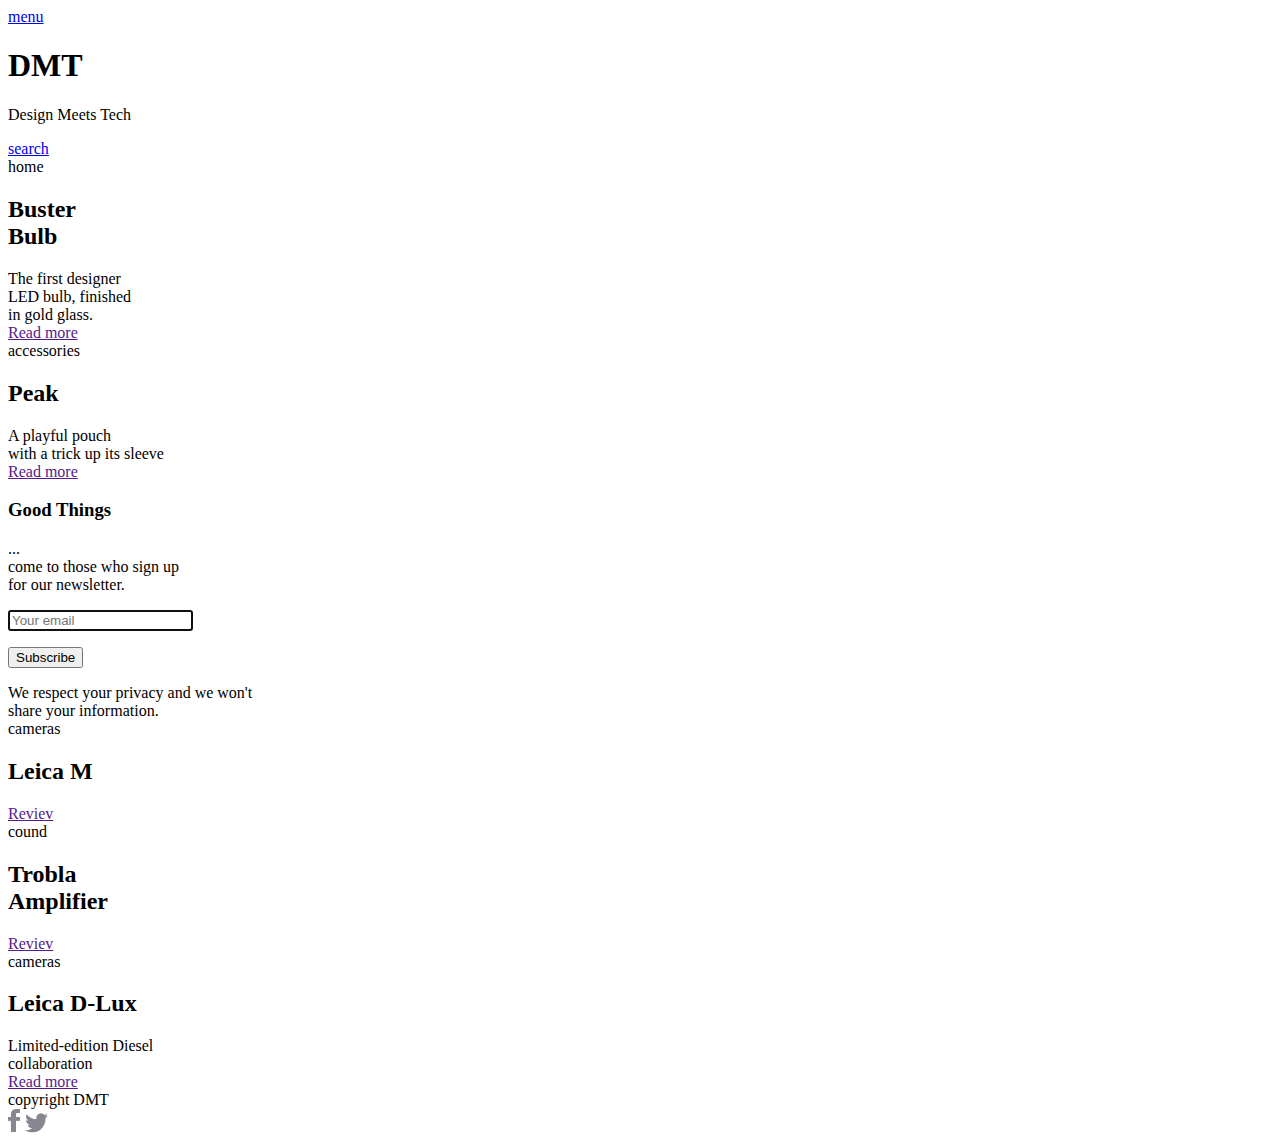
==== dz12/index.html @ 481c48fc "dz12" ====
<!DOCTYPE html>
<html lang="en">
<head>
    <meta charset="UTF-8">
    <meta name="viewport" content="width=<device-width>, initial-scale=1.0">
    <meta http-equiv="X-UA-Compatible" content="ie=edge">
    <title>Document</title>
</head>
<body>
    <header id="header">
            <div class="wrapper">                 
                <div class="header-menu">
                   <a href="#"> menu </a>
                 </div>  
                 <div class="text-logo">
                    <h1>DMT</h1><p>Design Meets Tech</p>
                 </div>  
                 <div class="header-search">
                     <a href="#">search</a>                     
                 </div>     
            </div>
    </header>
    <main id="main">
        <div class="wrapper">
            <section class="main-slider">
                <article class="main-slider-item1">
                    <div class="main-slider-left-text">home</div>
                        <h2 class="main-slider-heading">Buster<br>Bulb </h2>
                            <div class="slider-desc">
                            The first designer<br>
                            LED bulb, finished<br>
                            in gold glass.
                            </div>                            
                               <a href="" class="main-slider-button">Read more</a> 
                </article>
                <article class="main-slider-item2">
                        <div class="main-slider-left-text">accessories</div>
                            <h2 class="main-slider-heading">Peak</h2>
                                <div class="main-slider-desc">
                                A playful pouch<br>with a trick up
                                its sleeve
                                </div>
                                    <a href="" class="main-slider-button">Read more</a>                               
                </article>
                <article class="main-slider-item3">
                    <h3 class="heading-form">Good Things</h3>
                    <div class="form-desc">
                            ...<br>
                            come to those who sign up<br>
                            for our newsletter.
                    </div>
                    <form action="file.php" method="post" name="form" id="form">
                        <p><input type="email" id="email" name="email" 
                            autofocus placeholder="Your email"></p>
                        <p><input type="submit" value="Subscribe"></p>
                    </form>                   
                    <div class="form-desc-bottom">
                            We respect your privacy and we won't<br>
                            share your information.
                    </div>
                </article>
                <article class="main-slider-item4">
                        <div class="main-slider-center-text">cameras</div>
                            <h2 class="main-slider-heading">Leica M</h2>
                                <a href="" class="main-slider-button-review">Reviev</a>
                </article>
                <article class="main-slider-item5">
                        <div class="main-slider-center-text">cound</div>
                            <h2 class="main-slider-heading">Trobla<br>Amplifier</h2>
                                <a href="" class="main-slider-button-review">Reviev</a>
                </article>
                <article class="main-slider-item6">
                        <div class="main-slider-left-text">cameras</div>
                            <h2 class="main-slider-heading">Leica D-Lux</h2>
                                <div class="main-slider-desc">
                                Limited-edition Diesel<br>collaboration
                                </div>
                                    <a href="" class="main-slider-button">Read more</a>
                </darticle>
            </section>
         </div>   
</main>
<footer id="footer">
    <div class="wrapper">
        <div>copyright DMT</div>
        <div class="networks">
            <a href="#"><img src="img/facebook-i.png"></a>
            <a href="#"><img src="img/twitter-i.png"></a>
        </div>       
    </div>
</footer>
</body>
</html>
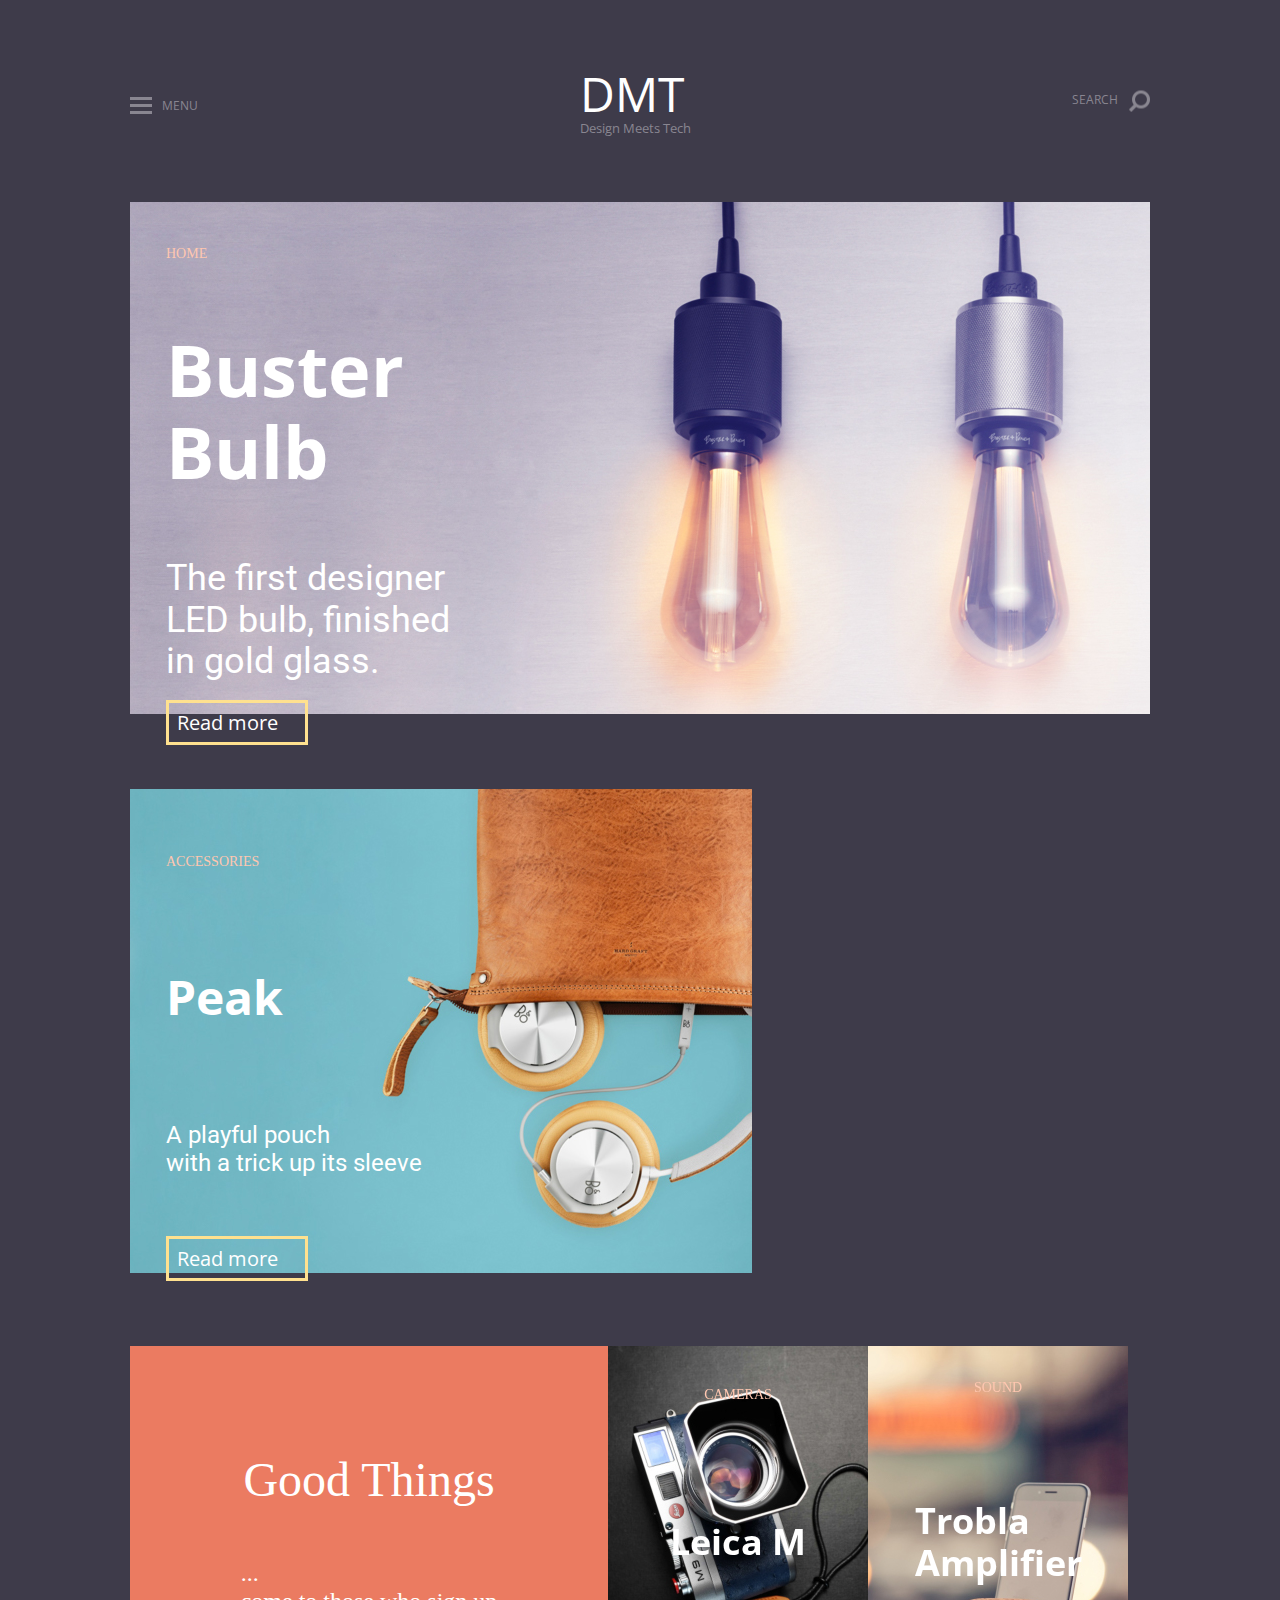
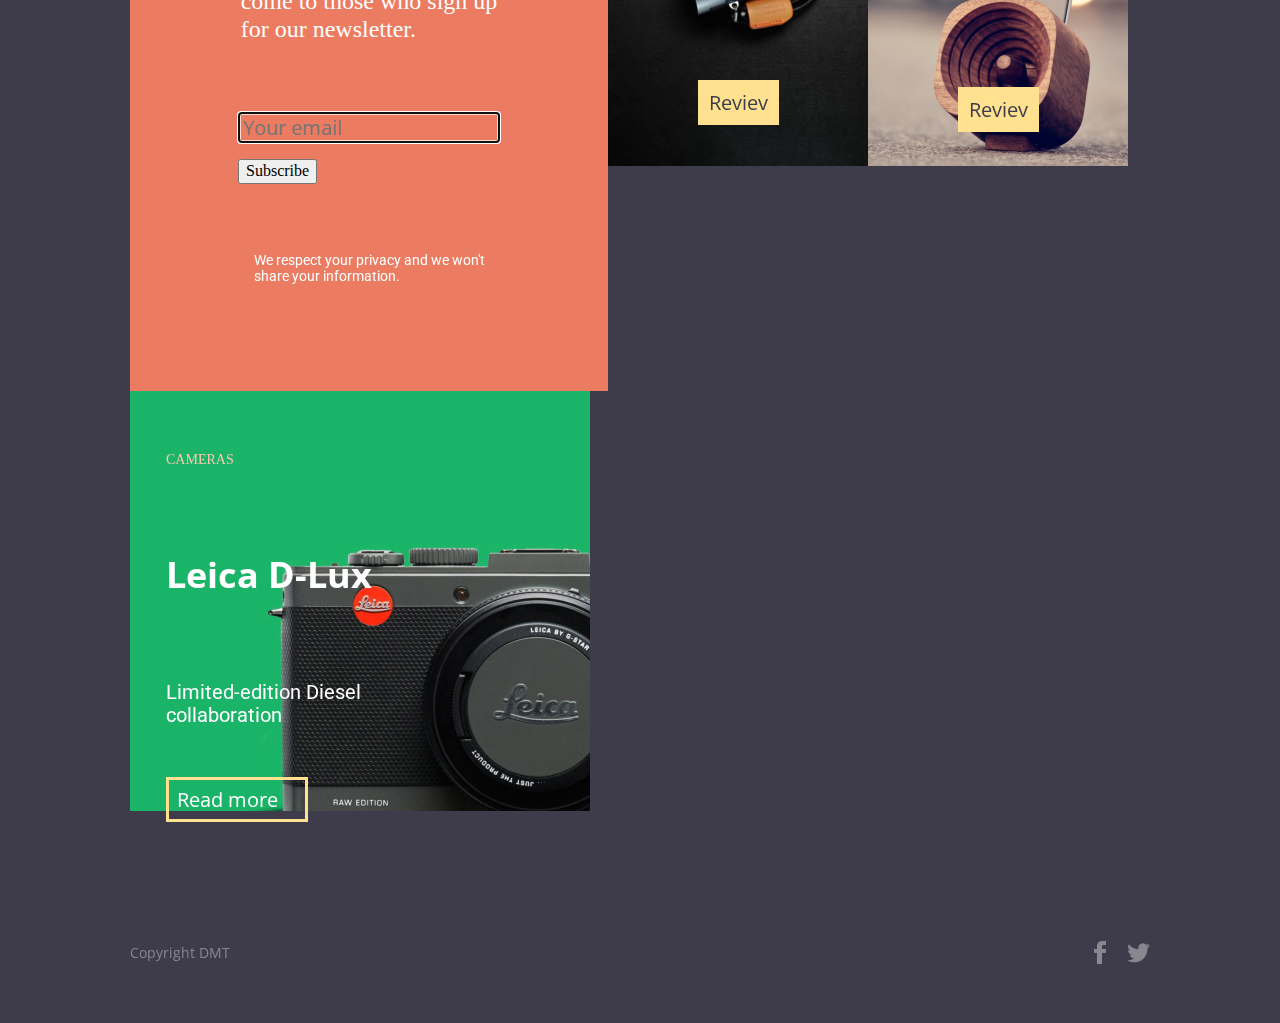
==== commit 1f6381d8: "dz12" ====
--- a/dz12/index.html
+++ b/dz12/index.html
@@ -5,89 +5,95 @@
     <meta name="viewport" content="width=<device-width>, initial-scale=1.0">
     <meta http-equiv="X-UA-Compatible" content="ie=edge">
     <title>Document</title>
+    <link rel="stylesheet" href="normalize.css">
+    <link rel="stylesheet" href="style.css">
 </head>
 <body>
-    <header id="header">
-            <div class="wrapper">                 
-                <div class="header-menu">
-                   <a href="#"> menu </a>
-                 </div>  
-                 <div class="text-logo">
-                    <h1>DMT</h1><p>Design Meets Tech</p>
-                 </div>  
-                 <div class="header-search">
-                     <a href="#">search</a>                     
-                 </div>     
+<div class="wrapper">
+    <header id="header">                            
+        <div class="header-menu">
+        <a href="#" class="menu-link"> 
+            <div class="icon-burger">
+                <span></span>
+                <span></span>
+                <span></span>
             </div>
+    menu</a>
+        </div>  
+        <div class="text-logo">
+            <span class="dmt">DMT</span>
+            <span class="abr">Design Meets Tech</span>
+        </div>  
+        <div class="header-search">
+            <a href="#" class="search-link">search</a>                  
+                              
+        </div>     
+            
     </header>
     <main id="main">
-        <div class="wrapper">
-            <section class="main-slider">
-                <article class="main-slider-item1">
-                    <div class="main-slider-left-text">home</div>
-                        <h2 class="main-slider-heading">Buster<br>Bulb </h2>
-                            <div class="slider-desc">
-                            The first designer<br>
-                            LED bulb, finished<br>
-                            in gold glass.
-                            </div>                            
-                               <a href="" class="main-slider-button">Read more</a> 
+        <section class="sliders">
+            <article class="slider1">
+                <div class="top-text">home</div>
+                <h1 class="heading">Buster<br>Bulb</h1>
+                <div class="desc">
+                    The first designer<br>
+                    LED bulb, finished<br>
+                    in gold glass.
+                </div>                            
+                <a href="" class="button">Read more</a> 
+            </article>
+            <article class="slider2">
+                <div class="top-text">accessories</div>
+                <h2 class="heading">Peak</h2>
+                <div class="desc">
+                    A playful pouch<br>with a trick up its sleeve
+                </div>
+                <a href="#" class="button">Read more</a>                               
+            </article>
+            <article class="slider3">
+                <div class="heading-form">Good Things</div>
+                <div class="form-desc">
+                    ...<br>come to those who sign up<br>for our newsletter.
+                </div>
+                <form action="file.php" method="post" name="form" id="form">
+                    <p><input type="email" id="email" name="email" class="mail"
+                        autofocus placeholder="Your email"></p>
+                    <p><input type="submit" value="Subscribe"></p>
+                </form>                   
+                <div class="form-desc-bottom">
+                    We respect your privacy and we won't<br>share your information.
+                </div>
+            </article>
+                <article class="slider4">
+                    <div class="top-text">cameras</div>
+                    <h3 class="heading">Leica M</h3>
+                    <a href="#" class="button">Reviev</a>
                 </article>
-                <article class="main-slider-item2">
-                        <div class="main-slider-left-text">accessories</div>
-                            <h2 class="main-slider-heading">Peak</h2>
-                                <div class="main-slider-desc">
-                                A playful pouch<br>with a trick up
-                                its sleeve
-                                </div>
-                                    <a href="" class="main-slider-button">Read more</a>                               
+                <article class="slider5">
+                    <div class="top-text">sound</div>
+                    <h3 class="heading">Trobla<br>Amplifier</h3>
+                    <a href="#" class="button">Reviev</a>
                 </article>
-                <article class="main-slider-item3">
-                    <h3 class="heading-form">Good Things</h3>
-                    <div class="form-desc">
-                            ...<br>
-                            come to those who sign up<br>
-                            for our newsletter.
+                <article class="slider6">
+                    <div class="top-text">cameras</div>
+                    <h3 class="heading">Leica D-Lux</h3>
+                    <div class="desc">
+                        Limited-edition Diesel<br>collaboration
                     </div>
-                    <form action="file.php" method="post" name="form" id="form">
-                        <p><input type="email" id="email" name="email" 
-                            autofocus placeholder="Your email"></p>
-                        <p><input type="submit" value="Subscribe"></p>
-                    </form>                   
-                    <div class="form-desc-bottom">
-                            We respect your privacy and we won't<br>
-                            share your information.
-                    </div>
+                    <a href="#" class="button">Read more</a>
                 </article>
-                <article class="main-slider-item4">
-                        <div class="main-slider-center-text">cameras</div>
-                            <h2 class="main-slider-heading">Leica M</h2>
-                                <a href="" class="main-slider-button-review">Reviev</a>
-                </article>
-                <article class="main-slider-item5">
-                        <div class="main-slider-center-text">cound</div>
-                            <h2 class="main-slider-heading">Trobla<br>Amplifier</h2>
-                                <a href="" class="main-slider-button-review">Reviev</a>
-                </article>
-                <article class="main-slider-item6">
-                        <div class="main-slider-left-text">cameras</div>
-                            <h2 class="main-slider-heading">Leica D-Lux</h2>
-                                <div class="main-slider-desc">
-                                Limited-edition Diesel<br>collaboration
-                                </div>
-                                    <a href="" class="main-slider-button">Read more</a>
-                </darticle>
             </section>
-         </div>   
+           
 </main>
 <footer id="footer">
-    <div class="wrapper">
-        <div>copyright DMT</div>
+    
+        <div class="footer-text">Copyright DMT</div>
         <div class="networks">
-            <a href="#"><img src="img/facebook-i.png"></a>
+            <a href="#" class="facebook"><img src="img/facebook-i.png"></a>
             <a href="#"><img src="img/twitter-i.png"></a>
         </div>       
-    </div>
+   
 </footer>
+</div>
 </body>
 </html>--- a/dz12/style.css
+++ b/dz12/style.css
@@ -0,0 +1,268 @@
+@import url('https://fonts.googleapis.com/css?family=Open+Sans:700&display=swap');
+@import url('https://fonts.googleapis.com/css?family=Roboto&display=swap');
+.wrapper{
+    max-width: 1020px;
+    margin: 0 auto;
+    
+}
+#header{
+    display:flex;
+    height: 202px;
+    justify-content: space-between; 
+    align-items: center;
+    
+}
+img{
+    display: block;
+    max-width: 100%;    
+}
+
+body{
+    background-color:#3e3b4a;
+}
+
+.icon-burger{
+    display: inline-flex;
+    width: 22px;
+    height: 20px;
+    flex-direction: column;
+    justify-content: space-around;
+    padding-right: 10px;
+    
+}
+.icon-burger span{
+    background: #898691;
+    height: 3px;
+   
+}
+.search-link,
+.menu-link,
+.networks
+{
+    display: inline-flex;
+    align-items: center;
+    
+       
+}
+.header-search a,
+.menu-link {
+    color: #898691; 
+    font-size: 12px; 
+    text-decoration: none;
+    text-transform: uppercase;
+    
+    
+}
+.header-search a,
+.menu-link, 
+.text-logo,
+.footer-text{
+    font-family: 'Open Sans', bold;
+}
+
+
+.header-search{
+    padding-right:32px;      
+    background: url(img/search-i.png) no-repeat right center; 
+    min-height: 22px;
+    
+    }
+.text-logo{
+    display: inline-flex;
+    flex-direction: column;
+    justify-content: space-around;
+    
+   
+}
+.dmt{
+    color:#ffffff;
+    font-size: 48px;
+}    
+
+.abr{
+    color: #898691;  
+    font-size: 13px; 
+}
+
+.sliders{
+    display:flex;
+    flex-flow: row wrap;    
+    
+}
+.slider1{   
+    flex-basis: 1020px;
+    height: 515px;
+    
+    background: url(img/Buster-bulb.jpg) no-repeat; 
+    
+     
+           
+}
+
+.heading{
+    color: white;
+    font-family: 'Open Sans', bold;
+}
+h1{
+    font-size: 72px;    
+ }
+h2{
+    font-size: 48px;
+}
+h3{
+    font-size: 36px;
+}
+.slider1 .desc{
+    font-size: 36px;
+} 
+.slider2 .desc{
+    font-size: 24px;
+} 
+.slider6 .desc{
+    font-size: 20px;
+} 
+
+.desc{
+    color: white;
+    font-family: 'Roboto', sans-serif;}
+.slider1,
+.slider2,
+.slider6{
+        display: inline-flex;
+        flex-direction: column;
+        justify-content: space-around;        
+    }
+
+.button{
+    border: 3px solid #ffe18f;
+    padding: 8px;
+    text-decoration: none;
+    font-size: 20px;
+    color:#ffffff;
+    font-family: 'Open Sans', bold;
+    max-width: 120px;
+   
+   
+    
+}
+
+/*
+  
+
+}
+.main-slider-heading h2{
+    font-size: 48px;
+  
+}
+.main-slider-desc-2{
+    font-size: 24px;
+    color:white;
+    font-family: 'Roboto', sans-serif;
+}
+.slider-desc{
+    font-size: 36px;
+    color:white;
+    font-family: 'Roboto', sans-serif;
+}
+*/
+.slider2{
+    height: 485px;    
+    background: url(img/peak.jpg) no-repeat;
+    flex-basis: 623px;
+
+}
+.slider3{
+    flex-basis: 378px;
+    height: 485px;
+    background-color:#eb7b61;
+    padding: 80px 50px;
+    display: inline-flex;
+    flex-direction: column;
+    justify-content: space-around;
+    align-items: center;    
+}
+.heading-form{
+    font-size: 48px;
+    color: white;
+    font-family: 'Times New Roman', Times, serif;
+}
+
+.form-desc{    
+    font-size: 24px;
+    color: white;
+    font-family: 'Times New Roman', Times, serif;  
+   
+}
+.mail{
+    font-size: 20px;
+    font-family: 'Open Sans', bold;
+    text-decoration-color: #ffd9d1;
+    border: 3px solid #ffd9d1;
+    background-color: #eb7b61;
+    
+}
+.form-desc-bottom{
+    font-size: 14px;
+    font-family: 'Roboto', sans-serif;
+    color: white;
+}
+
+.slider4{
+    background: url(img/leica-M.jpg) no-repeat;
+    flex-basis: 260px;
+    height: 420px;
+    
+}
+.slider5{
+    background: url(img/Trobla.jpg) no-repeat;
+    flex-basis: 260px;
+    height: 420px;
+}
+.slider4,
+.slider5{
+    display: inline-flex;
+    flex-direction: column;
+    justify-content: space-around;
+    padding: 36px auto;
+    align-items: center;
+}
+.slider4 .button{
+    color: #3d3c4a;
+    background-color: #ffe18f;
+}
+.slider5 .button{
+    color: #3d3c4a;
+    background-color: #ffe18f;
+}
+
+.slider6{
+    height: 420px;
+    background: url(img/leica-d-lux.jpg) no-repeat;
+    flex-basis: 460px;
+    }
+    .slider1,
+    .slider2,
+    .slider6{
+    padding: 36px;   
+    
+}
+.top-text{
+    text-transform: uppercase;
+    font-size: 14px;
+    color:#ffc7b0;
+}
+
+#footer{
+    display:flex;
+    height: 140px;
+    justify-content: space-between; 
+    align-items: center;
+}
+
+.footer-text{
+    font-size: 14px;
+    color: #898691;
+}
+.facebook{
+    padding-right: 20px;
+}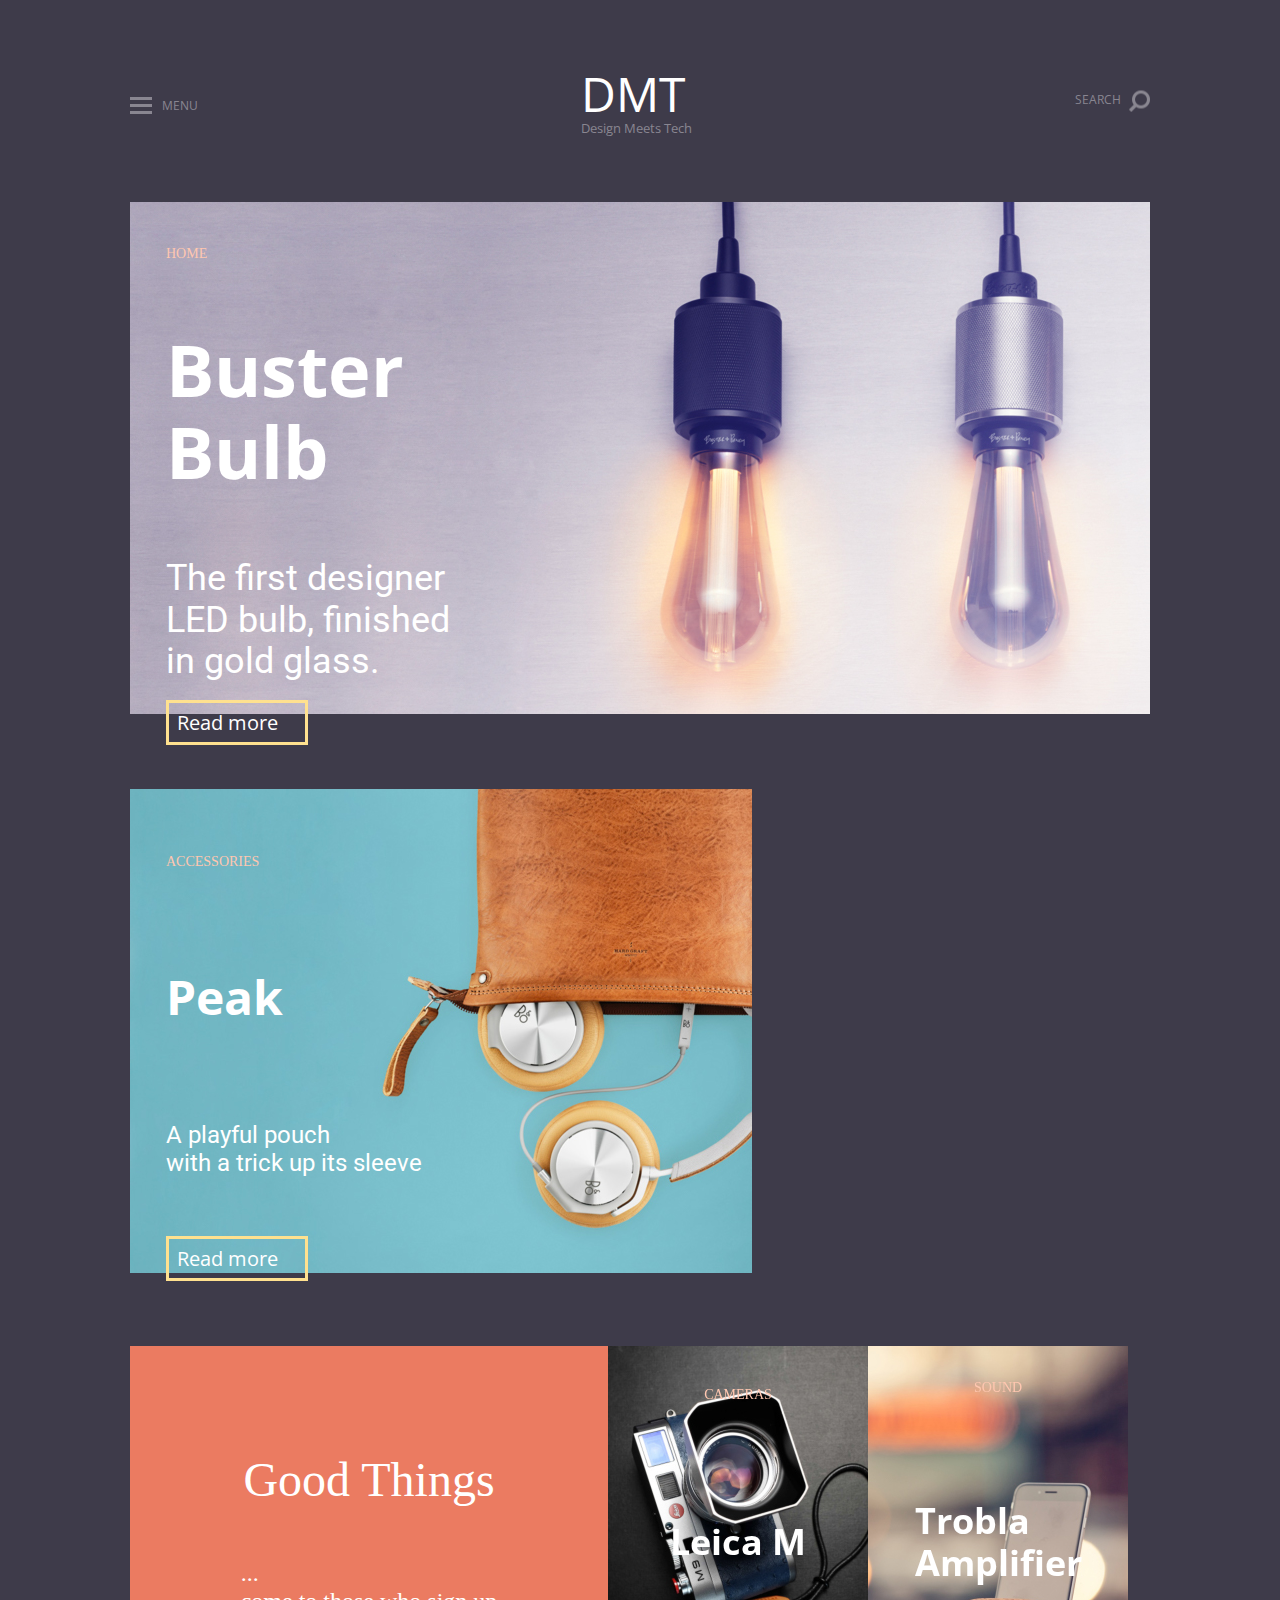
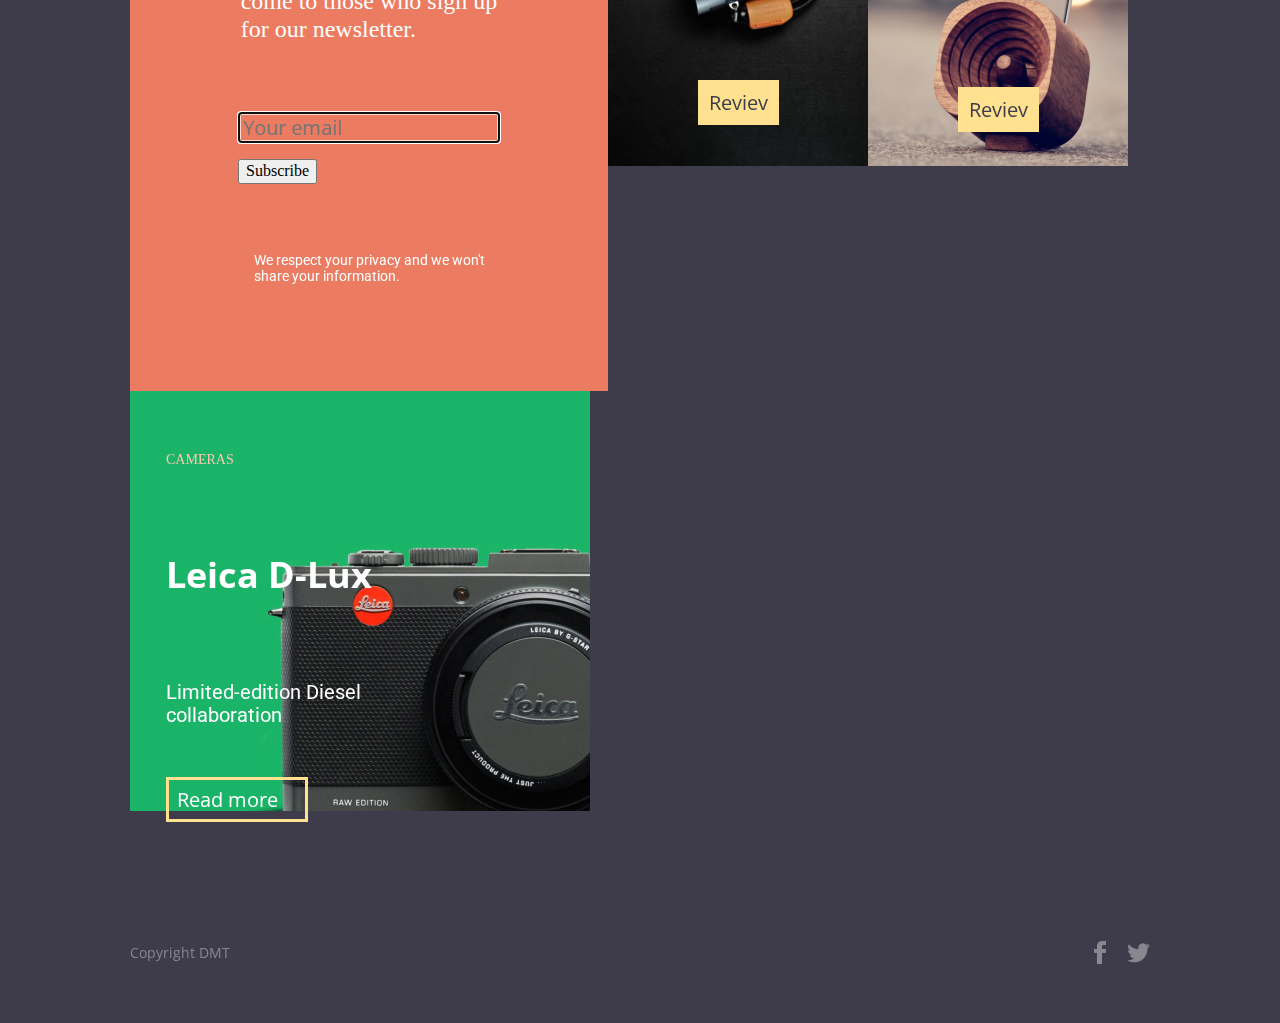
==== commit bc0790db: "dz12" ====
--- a/dz12/index.html
+++ b/dz12/index.html
@@ -2,7 +2,7 @@
 <html lang="en">
 <head>
     <meta charset="UTF-8">
-    <meta name="viewport" content="width=<device-width>, initial-scale=1.0">
+    <meta name="viewport" content="width=device-width>, initial-scale=1.0">
     <meta http-equiv="X-UA-Compatible" content="ie=edge">
     <title>Document</title>
     <link rel="stylesheet" href="normalize.css">
--- a/dz12/style.css
+++ b/dz12/style.css
@@ -62,9 +62,10 @@
 
 
 .header-search{
-    padding-right:32px;      
+    padding-right:15px;      
     background: url(img/search-i.png) no-repeat right center; 
     min-height: 22px;
+    flex-basis: 60px;
     
     }
 .text-logo{
@@ -83,12 +84,10 @@
     color: #898691;  
     font-size: 13px; 
 }
-
 .sliders{
     display:flex;
-    flex-flow: row wrap;    
-    
-}
+    flex-flow: row wrap; }
+
 .slider1{   
     flex-basis: 1020px;
     height: 515px;
@@ -146,25 +145,7 @@
     
 }
 
-/*
-  
-
-}
-.main-slider-heading h2{
-    font-size: 48px;
-  
-}
-.main-slider-desc-2{
-    font-size: 24px;
-    color:white;
-    font-family: 'Roboto', sans-serif;
-}
-.slider-desc{
-    font-size: 36px;
-    color:white;
-    font-family: 'Roboto', sans-serif;
-}
-*/
+
 .slider2{
     height: 485px;    
     background: url(img/peak.jpg) no-repeat;
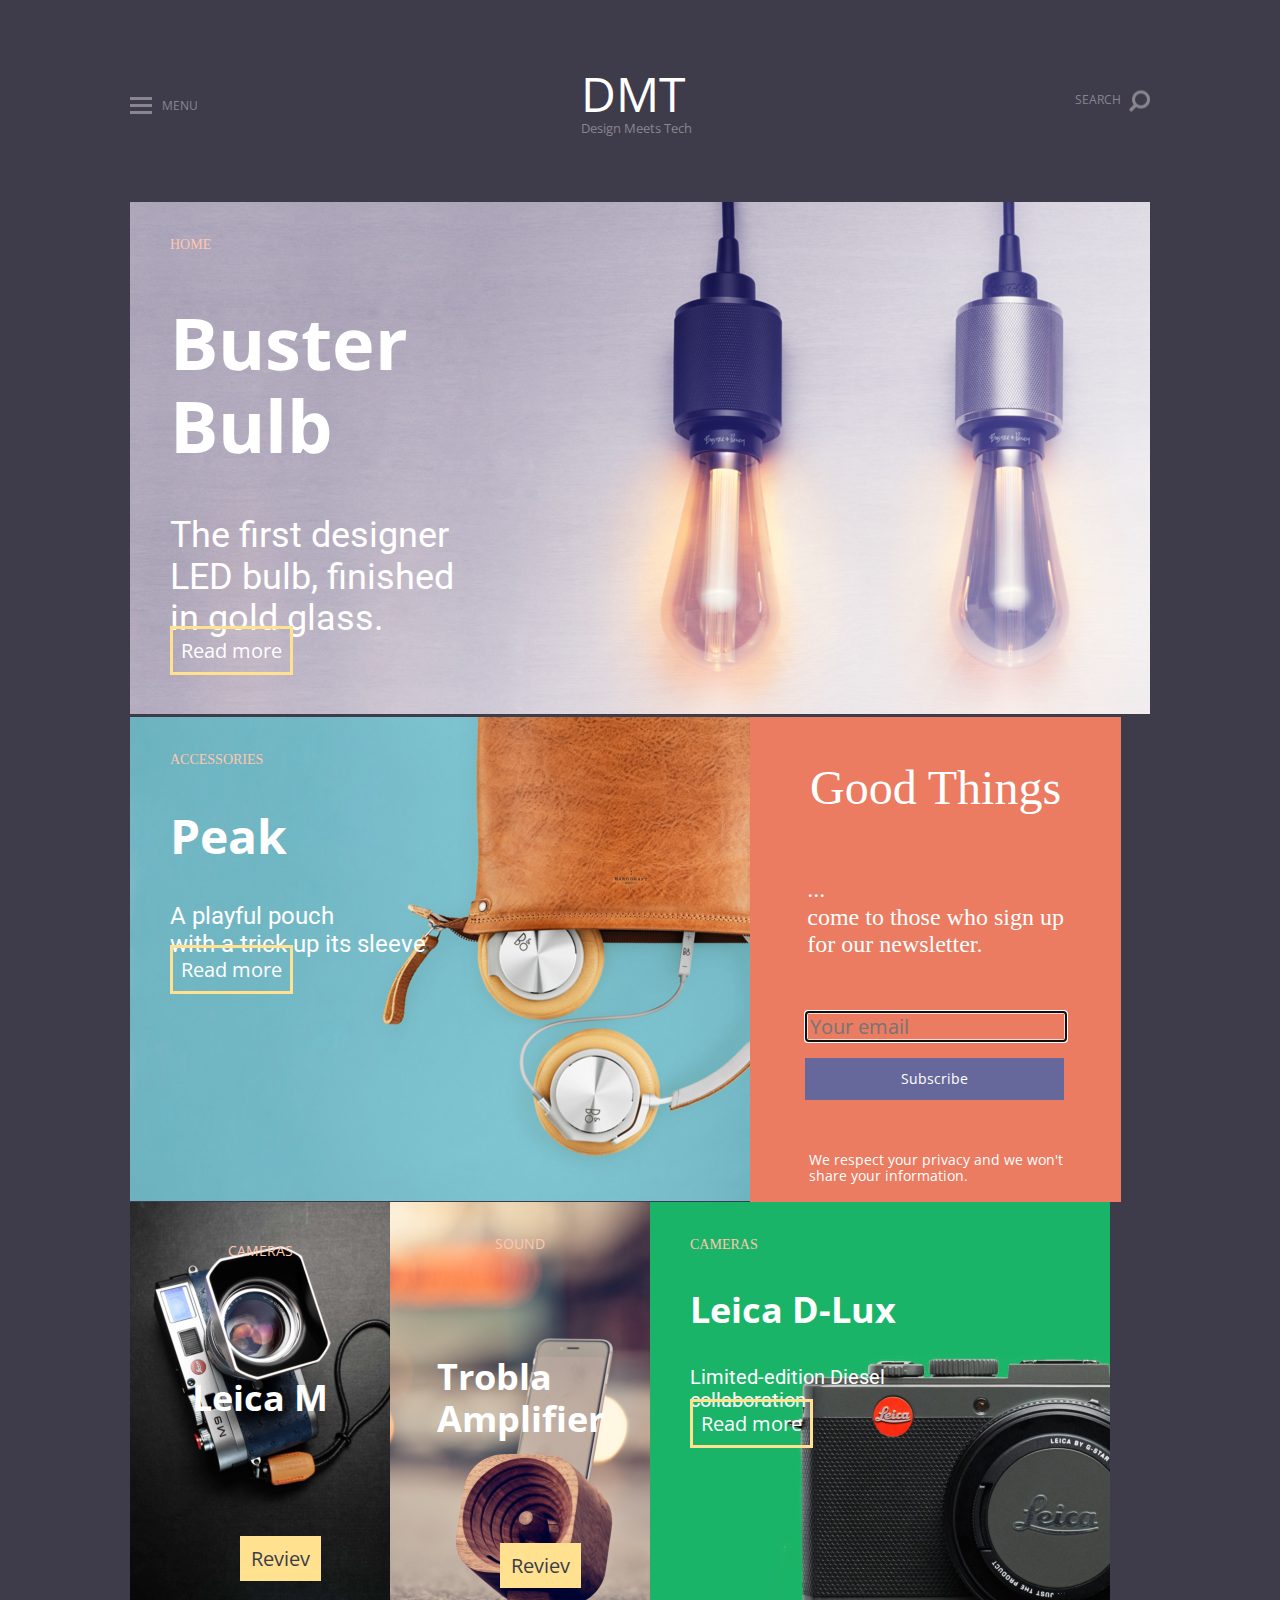
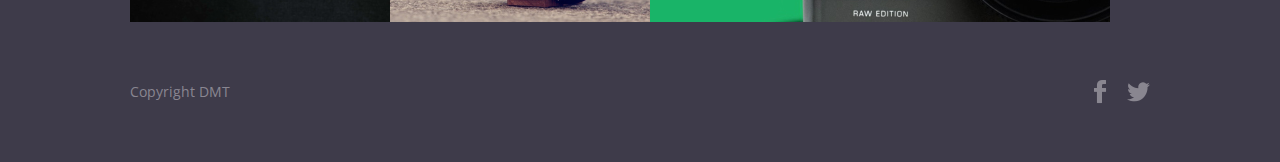
==== commit a29e83d3: "dz12" ====
--- a/dz12/index.html
+++ b/dz12/index.html
@@ -5,8 +5,8 @@
     <meta name="viewport" content="width=device-width>, initial-scale=1.0">
     <meta http-equiv="X-UA-Compatible" content="ie=edge">
     <title>Document</title>
-    <link rel="stylesheet" href="normalize.css">
-    <link rel="stylesheet" href="style.css">
+    <link rel="stylesheet" href="normalize.css">    
+    <link rel="stylesheet" href="style2.css">
 </head>
 <body>
 <div class="wrapper">
@@ -58,19 +58,19 @@
                 <form action="file.php" method="post" name="form" id="form">
                     <p><input type="email" id="email" name="email" class="mail"
                         autofocus placeholder="Your email"></p>
-                    <p><input type="submit" value="Subscribe"></p>
+                    <p><input type="submit" class="subscribe" value="Subscribe"></p>
                 </form>                   
                 <div class="form-desc-bottom">
                     We respect your privacy and we won't<br>share your information.
                 </div>
             </article>
                 <article class="slider4">
-                    <div class="top-text">cameras</div>
+                    <div class="center-text">cameras</div>
                     <h3 class="heading">Leica M</h3>
                     <a href="#" class="button">Reviev</a>
                 </article>
                 <article class="slider5">
-                    <div class="top-text">sound</div>
+                    <div class="center-text">sound</div>
                     <h3 class="heading">Trobla<br>Amplifier</h3>
                     <a href="#" class="button">Reviev</a>
                 </article>
--- a/dz12/style2.css
+++ b/dz12/style2.css
@@ -0,0 +1,274 @@
+@import url('https://fonts.googleapis.com/css?family=Open+Sans:700&display=swap');
+@import url('https://fonts.googleapis.com/css?family=Roboto&display=swap');
+@import url('https://fonts.googleapis.com/css?family=Open+Sans&display=swap');
+.wrapper{
+    max-width: 1020px;
+    margin: 0 auto;   
+    padding:0;     
+}
+
+img{
+    display: block;
+    max-width: 100%;    
+}
+
+body{
+    background-color:#3e3b4a;
+}
+#header{
+    display:flex;
+    height: 202px;
+    justify-content: space-between; 
+    align-items: center;
+    
+}
+.icon-burger{
+    display: inline-flex;
+    width: 22px;
+    height: 20px;
+    flex-direction: column;
+    justify-content: space-around;
+    padding-right: 10px;
+    
+}
+.icon-burger span{
+    background: #898691;
+    height: 3px;
+   
+}
+.search-link,
+.menu-link,
+.networks
+{
+    display: inline-flex;
+    align-items: center;
+    
+       
+}
+.header-search a,
+.menu-link {
+    color: #898691; 
+    font-size: 12px; 
+    text-decoration: none;
+    text-transform: uppercase;
+    
+    
+}
+.header-search a,
+.menu-link, 
+.text-logo,
+.footer-text{
+    font-family: 'Open Sans', bold;
+}
+
+
+.header-search{
+    padding-right:15px;      
+    background: url(img/search-i.png) no-repeat right center; 
+    min-height: 22px;
+    flex-basis: 60px;
+    
+    }
+.text-logo{
+    display: inline-flex;
+    flex-direction: column;
+    justify-content: space-around;
+    
+   
+}
+.dmt{
+    color:#ffffff;
+    font-size: 48px;
+}    
+
+.abr{
+    color: #898691;  
+    font-size: 13px; 
+}
+
+
+.sliders{ 
+    display: flex; 
+    flex-direction: row;
+    flex-wrap: wrap;
+    
+    
+}
+.slider1{
+    flex-basis: 100%;
+    height: 515px;
+    
+    background: url(img/Buster-bulb.jpg) no-repeat;
+    
+}
+
+
+.slider2{
+    background: url(img/peak.jpg) no-repeat;
+    flex-basis: 620px;
+    height: 485px; 
+    
+}
+/*Форма*/
+.slider3{
+    background-color:#eb7b61;
+    background-color: 378px;
+    height: 485px; 
+    display: inline-flex;
+    flex-direction: column;
+    justify-content: space-around;
+    align-items: center;       
+    
+}
+.heading-form{
+    font-size: 48px;
+    color: white;
+    font-family: 'Times New Roman', Times, serif;
+    margin: 25px 60px;
+}
+.form-desc{    
+    font-size: 24px;
+    color: white;
+    font-family: 'Times New Roman', Times, serif;  
+   
+}
+.mail{
+    font-size: 20px;
+    font-family: 'Open Sans', bold;
+    text-decoration-color: #ffd9d1;
+    border: 3px solid #ffd9d1;
+    background-color: #eb7b61;
+    
+}
+.form-desc-bottom{
+    font-size: 14px;
+    font-family: 'Open Sans', sans-serif;
+    color: white;
+}
+.subscribe{ 
+    border: 1px solid #66689c;
+    padding: 12px 95px;    
+    font-size: 14px;
+    color: white;
+    background-color:#66689c;
+    font-family: 'Open Sans', sans-serif;;
+    max-width: 285px;  
+}
+.slider3 div{
+    align-items: center;
+}
+.slider4{
+    background: url(img/leica-M.jpg) no-repeat;
+    flex-basis: 260px;
+    height: 420px;
+    
+}
+.slider5{
+    background: url(img/Trobla.jpg) no-repeat;
+    flex-basis: 260px;
+    height: 420px;  
+            }       
+.slider6{
+    background: url(img/leica-d-lux.jpg) no-repeat;
+    flex-basis: 460px; 
+    height: 420px;  
+            }
+
+.slider4,
+.slider5{
+    display: inline-flex;
+    flex-direction: column;
+    justify-content: space-around;
+    padding: 36px auto;
+    align-items: center;
+            }
+
+     /*Оформление текста*/
+.top-text{
+    text-transform: uppercase;
+    font-size: 14px;
+    color:#ffc7b0;
+    margin-top: 35px;
+    margin-left: 40px;
+    
+}
+.center-text{
+    text-transform: uppercase;
+    font-size: 14px;
+    color:#ffc7b0;
+    font-family:'Open Sans', bold;
+}
+.heading{
+    color: white;
+    font-family: 'Open Sans', bold;
+}
+h1{
+    font-size: 72px;  
+    margin-left: 40px;  
+ }
+h2{
+    font-size: 48px;
+    margin-left:40px;
+}
+h3{
+    font-size: 36px;
+}
+.slider6 h3{
+    margin-left:40px;
+}
+.slider1 .desc{
+    font-size: 36px;
+} 
+.slider2 .desc{
+    font-size: 24px;
+} 
+.slider6 .desc{
+    font-size: 20px;
+} 
+
+.desc{
+    color: white;
+    font-family: 'Roboto', sans-serif;
+    margin-left:40px;
+}
+
+/*Кнопки*/
+
+.button{
+    border: 3px solid #ffe18f;
+    padding: 8px;
+    text-decoration: none;
+    font-size: 20px;
+    color:#ffffff;
+    font-family: 'Open Sans', bold;
+    max-width: 120px;  
+    margin-left: 40px;
+
+    
+}
+
+.slider4 .button{
+    color: #3d3c4a;
+    background-color: #ffe18f;
+}
+.slider5 .button{
+    color: #3d3c4a;
+    background-color: #ffe18f;
+}
+
+
+
+#footer{
+    display:flex;
+    height: 140px;
+    justify-content: space-between; 
+    align-items: center;
+}
+
+.footer-text{
+    font-size: 14px;
+    color: #898691;
+}
+.facebook{
+    padding-right: 20px;
+}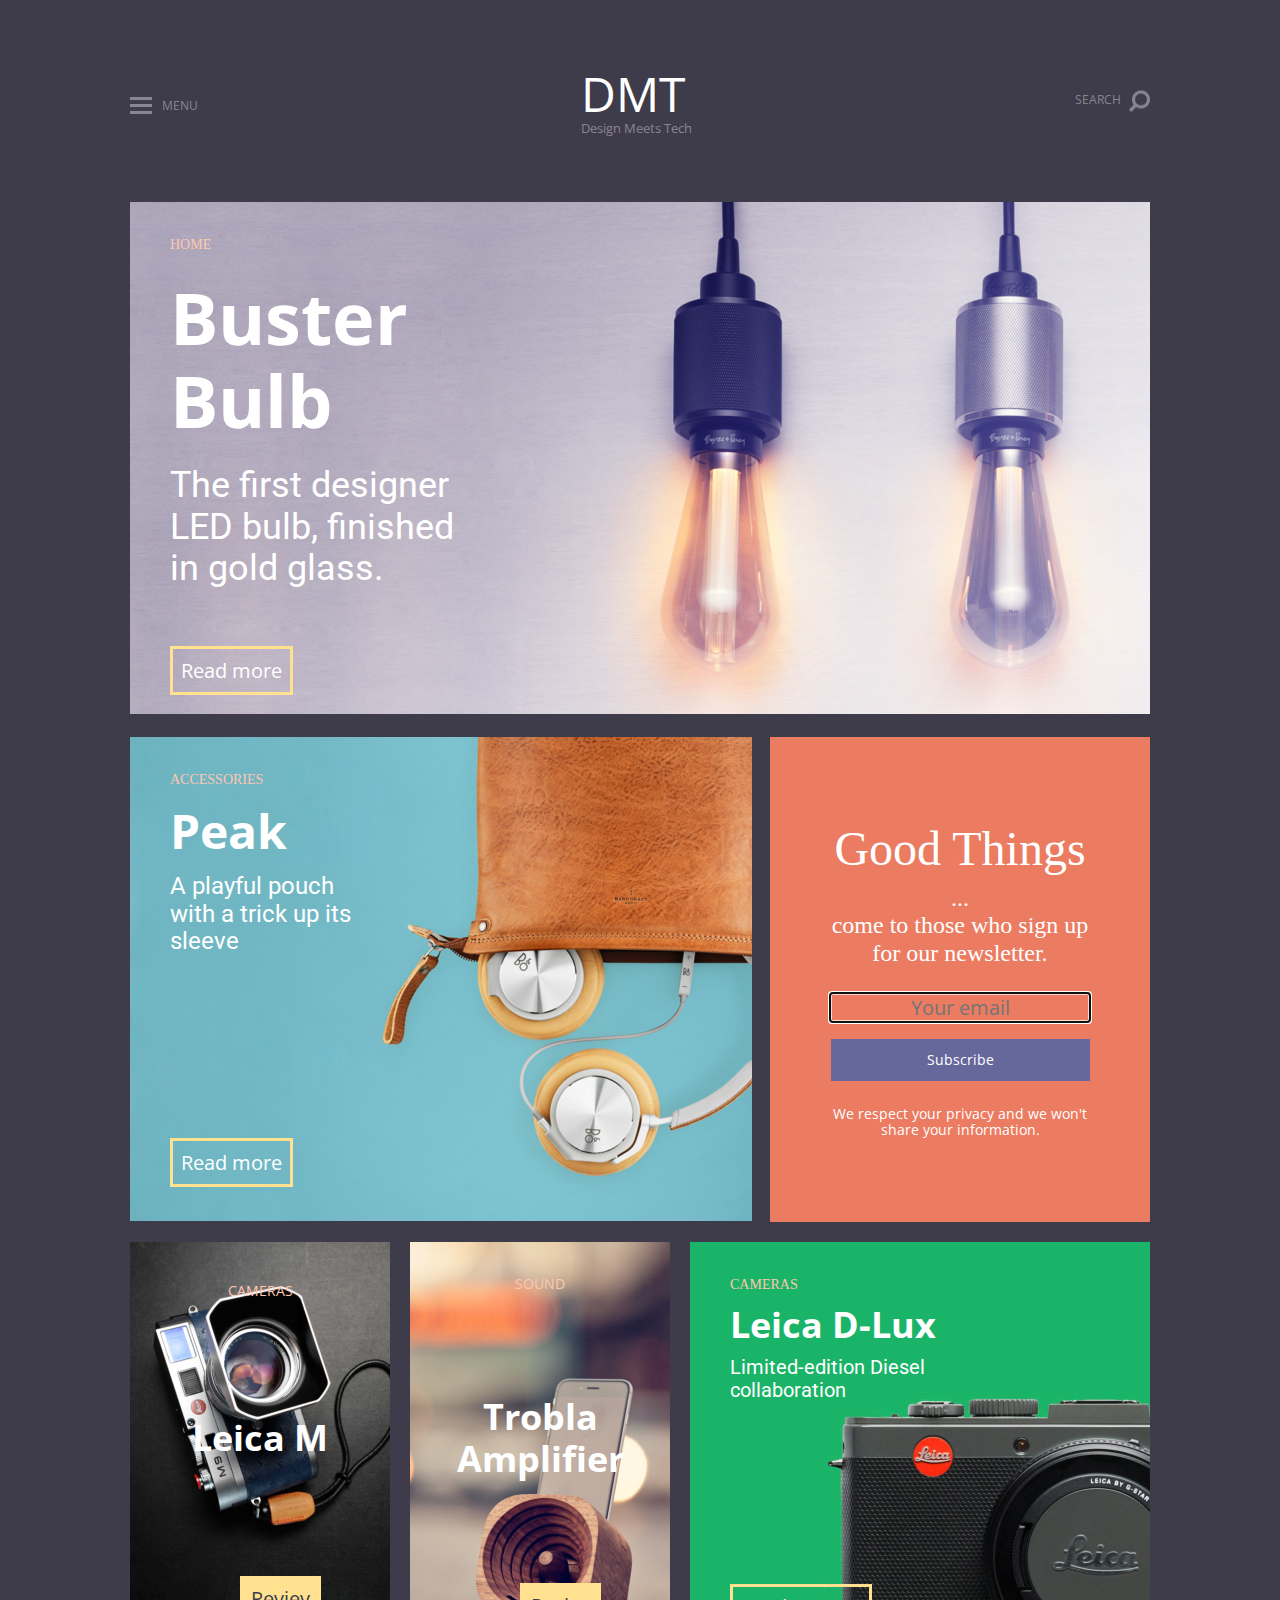
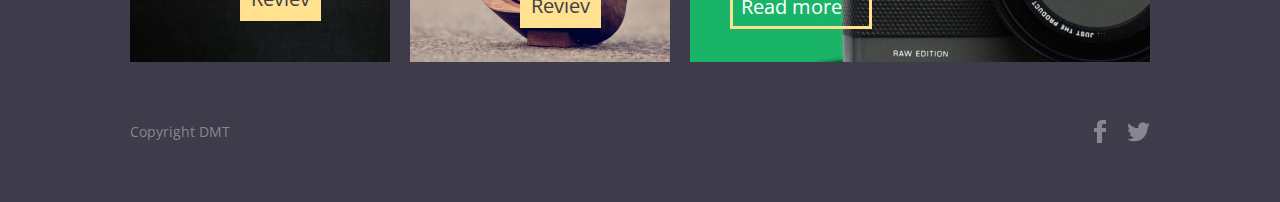
==== commit 707f0573: "dz12" ====
--- a/dz12/index.html
+++ b/dz12/index.html
@@ -46,7 +46,7 @@
                 <div class="top-text">accessories</div>
                 <h2 class="heading">Peak</h2>
                 <div class="desc">
-                    A playful pouch<br>with a trick up its sleeve
+                    A playful pouch<br>with a trick up its<br> sleeve
                 </div>
                 <a href="#" class="button">Read more</a>                               
             </article>
--- a/dz12/style2.css
+++ b/dz12/style2.css
@@ -92,14 +92,13 @@
     flex-direction: row;
     flex-wrap: wrap;
     
-    
+       
 }
 .slider1{
     flex-basis: 100%;
     height: 515px;
-    
     background: url(img/Buster-bulb.jpg) no-repeat;
-    
+    padding-bottom: 20px;
 }
 
 
@@ -107,24 +106,28 @@
     background: url(img/peak.jpg) no-repeat;
     flex-basis: 620px;
     height: 485px; 
+    padding-right: 20px;
+    padding-bottom: 20px;  
     
 }
 /*Форма*/
 .slider3{
     background-color:#eb7b61;
-    background-color: 378px;
+    flex-basis: 380px;
     height: 485px; 
     display: inline-flex;
     flex-direction: column;
     justify-content: space-around;
-    align-items: center;       
+    align-items: center;   
+    text-align: center;  
+    
     
 }
 .heading-form{
     font-size: 48px;
     color: white;
     font-family: 'Times New Roman', Times, serif;
-    margin: 25px 60px;
+    margin: 80px 60px 0 60px;
 }
 .form-desc{    
     font-size: 24px;
@@ -135,15 +138,18 @@
 .mail{
     font-size: 20px;
     font-family: 'Open Sans', bold;
-    text-decoration-color: #ffd9d1;
+    color: #ffd9d1;
     border: 3px solid #ffd9d1;
     background-color: #eb7b61;
-    
-}
+    text-align: center;      
+}
+
+
 .form-desc-bottom{
     font-size: 14px;
     font-family: 'Open Sans', sans-serif;
     color: white;
+    margin-bottom: 80px;
 }
 .subscribe{ 
     border: 1px solid #66689c;
@@ -153,6 +159,7 @@
     background-color:#66689c;
     font-family: 'Open Sans', sans-serif;;
     max-width: 285px;  
+    
 }
 .slider3 div{
     align-items: center;
@@ -161,18 +168,27 @@
     background: url(img/leica-M.jpg) no-repeat;
     flex-basis: 260px;
     height: 420px;
+    padding-right: 20px;
     
 }
 .slider5{
     background: url(img/Trobla.jpg) no-repeat;
     flex-basis: 260px;
     height: 420px;  
+    padding-right: 20px;
+    text-align: center; 
             }       
 .slider6{
     background: url(img/leica-d-lux.jpg) no-repeat;
     flex-basis: 460px; 
     height: 420px;  
+    display: flex;
+    flex-direction: column;
             }
+.desc{
+    margin-right: auto;
+    margin-bottom: 30px;
+}
 
 .slider4,
 .slider5{
@@ -188,8 +204,8 @@
     text-transform: uppercase;
     font-size: 14px;
     color:#ffc7b0;
-    margin-top: 35px;
-    margin-left: 40px;
+    margin: 35px auto -25px 40px;
+    
     
 }
 .center-text{
@@ -197,6 +213,7 @@
     font-size: 14px;
     color:#ffc7b0;
     font-family:'Open Sans', bold;
+    
 }
 .heading{
     color: white;
@@ -218,18 +235,22 @@
 }
 .slider1 .desc{
     font-size: 36px;
+    margin-bottom: 70px;
 } 
 .slider2 .desc{
     font-size: 24px;
+    margin-bottom:195px;
 } 
 .slider6 .desc{
     font-size: 20px;
+    margin-bottom:182px;
 } 
-
 .desc{
     color: white;
     font-family: 'Roboto', sans-serif;
     margin-left:40px;
+    margin-top: -25px;
+
 }
 
 /*Кнопки*/
@@ -271,4 +292,6 @@
 }
 .facebook{
     padding-right: 20px;
-}+}
+
+
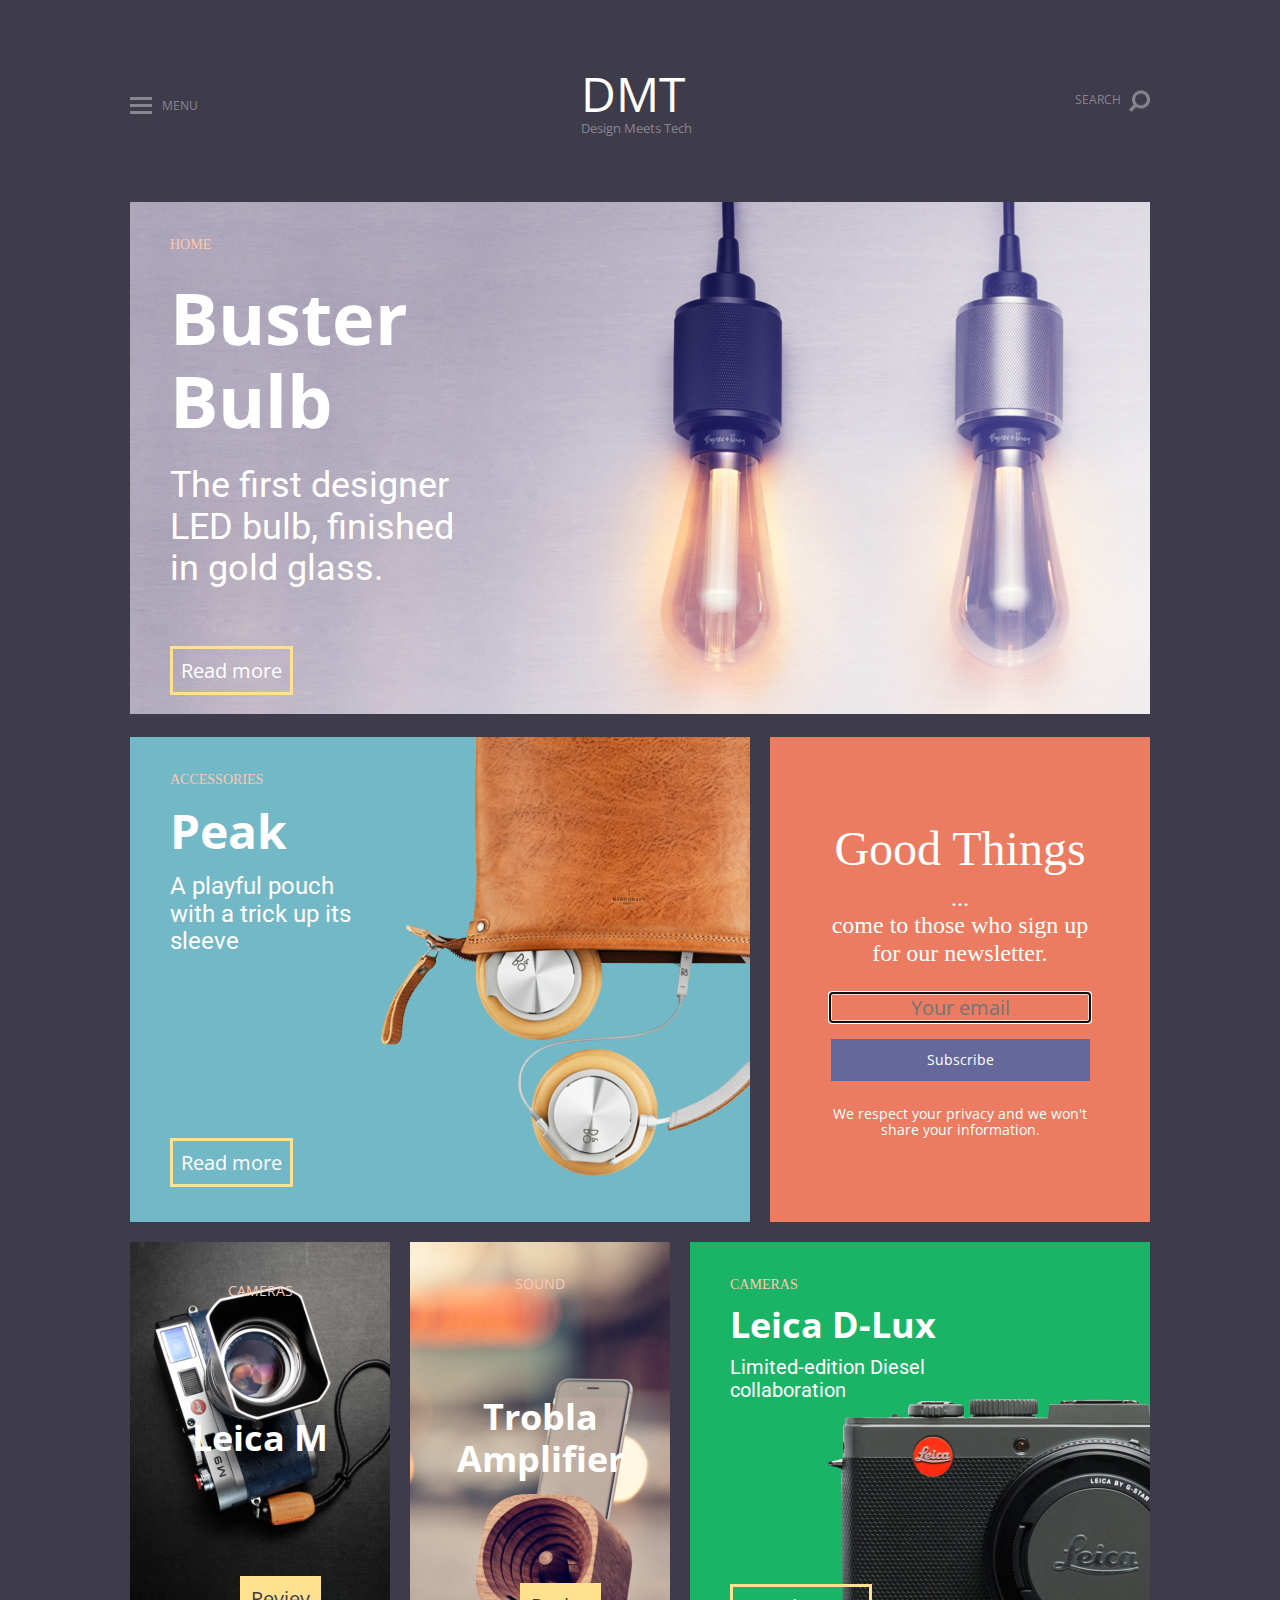
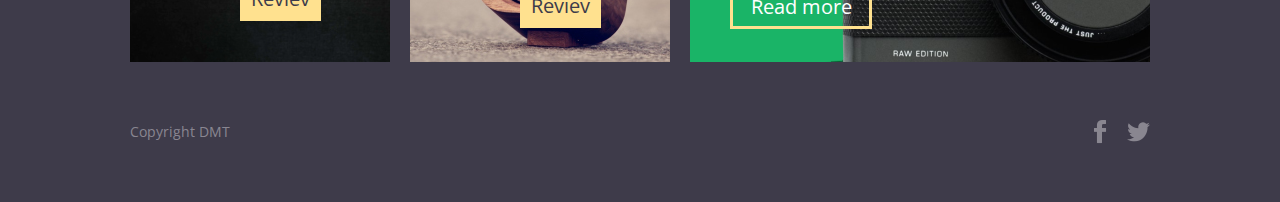
==== commit a36e2af7: "dz12" ====
--- a/dz12/index.html
+++ b/dz12/index.html
@@ -48,7 +48,8 @@
                 <div class="desc">
                     A playful pouch<br>with a trick up its<br> sleeve
                 </div>
-                <a href="#" class="button">Read more</a>                               
+                <a href="#" class="button">Read more</a>  
+                <img src="img/brown.png" alt="Наушники" class="brown">                             
             </article>
             <article class="slider3">
                 <div class="heading-form">Good Things</div>
@@ -81,6 +82,7 @@
                         Limited-edition Diesel<br>collaboration
                     </div>
                     <a href="#" class="button">Read more</a>
+                    <img src="img/foto.png" alt="Фотоаппарат Leica D-Lux" class="foto">
                 </article>
             </section>
            
--- a/dz12/style2.css
+++ b/dz12/style2.css
@@ -103,13 +103,23 @@
 
 
 .slider2{
-    background: url(img/peak.jpg) no-repeat;
-    flex-basis: 620px;
-    height: 485px; 
-    padding-right: 20px;
-    padding-bottom: 20px;  
-    
-}
+    
+    background-color: #73b8c7;
+    width: 620px;
+    height: 485px;     
+    position: relative;  
+    box-sizing: content-box;
+    margin-bottom: 20px;
+    margin-right: 20px;
+}
+.brown{
+    
+    align-self: flex-start;
+    position: absolute;
+    top:0;
+    right: 0;    
+}     
+
 /*Форма*/
 .slider3{
     background-color:#eb7b61;
@@ -179,12 +189,21 @@
     text-align: center; 
             }       
 .slider6{
-    background: url(img/leica-d-lux.jpg) no-repeat;
+    background-color: #1ab467;
     flex-basis: 460px; 
     height: 420px;  
     display: flex;
     flex-direction: column;
+    position: relative;
+    
             }
+.foto{
+    
+    align-self: flex-end;
+    position: absolute;
+    bottom:0;
+    
+}            
 .desc{
     margin-right: auto;
     margin-bottom: 30px;
@@ -258,12 +277,14 @@
 .button{
     border: 3px solid #ffe18f;
     padding: 8px;
+    text-align: center;
     text-decoration: none;
     font-size: 20px;
     color:#ffffff;
     font-family: 'Open Sans', bold;
     max-width: 120px;  
     margin-left: 40px;
+    z-index: 1;
 
     
 }
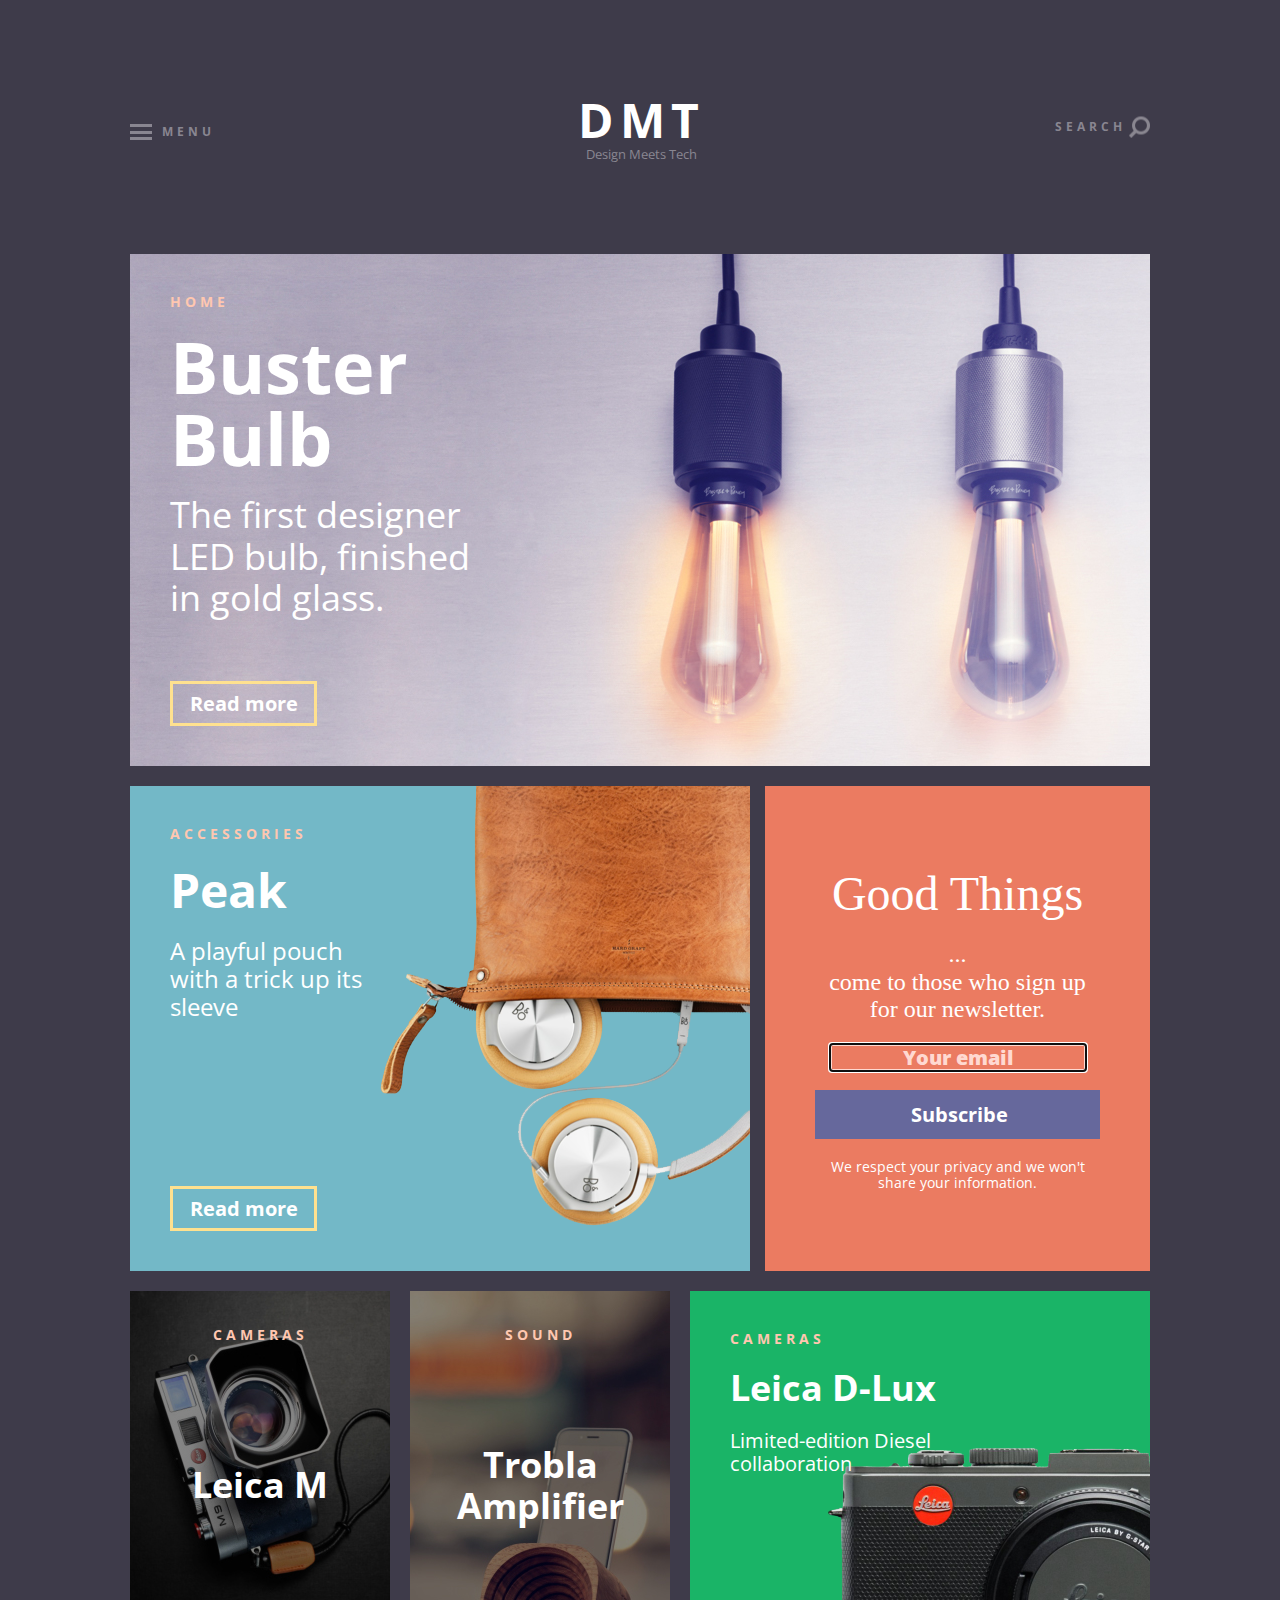
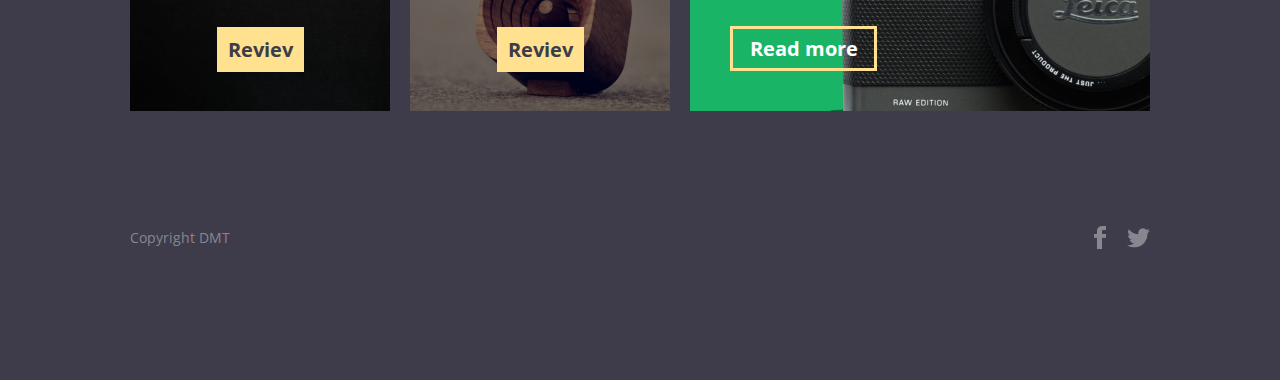
==== commit a3e17fb1: "dz12" ====
--- a/dz12/index.html
+++ b/dz12/index.html
@@ -48,8 +48,7 @@
                 <div class="desc">
                     A playful pouch<br>with a trick up its<br> sleeve
                 </div>
-                <a href="#" class="button">Read more</a>  
-                <img src="img/brown.png" alt="Наушники" class="brown">                             
+                <a href="#" class="button">Read more</a>                                              
             </article>
             <article class="slider3">
                 <div class="heading-form">Good Things</div>
@@ -57,9 +56,9 @@
                     ...<br>come to those who sign up<br>for our newsletter.
                 </div>
                 <form action="file.php" method="post" name="form" id="form">
-                    <p><input type="email" id="email" name="email" class="mail"
-                        autofocus placeholder="Your email"></p>
-                    <p><input type="submit" class="subscribe" value="Subscribe"></p>
+                    <input type="email" id="email" name="email" class="mail"
+                        autofocus placeholder="Your email">
+                    <input type="submit" class="subscribe" value="Subscribe">
                 </form>                   
                 <div class="form-desc-bottom">
                     We respect your privacy and we won't<br>share your information.
@@ -81,8 +80,7 @@
                     <div class="desc">
                         Limited-edition Diesel<br>collaboration
                     </div>
-                    <a href="#" class="button">Read more</a>
-                    <img src="img/foto.png" alt="Фотоаппарат Leica D-Lux" class="foto">
+                    <a href="#" class="button">Read more</a>                    
                 </article>
             </section>
            
--- a/dz12/style2.css
+++ b/dz12/style2.css
@@ -1,11 +1,16 @@
 @import url('https://fonts.googleapis.com/css?family=Open+Sans:700&display=swap');
-@import url('https://fonts.googleapis.com/css?family=Roboto&display=swap');
+
 @import url('https://fonts.googleapis.com/css?family=Open+Sans&display=swap');
+
+*{
+    margin: 0;
+    padding: 0;
+}
 .wrapper{
     max-width: 1020px;
-    margin: 0 auto;   
-    padding:0;     
-}
+    margin: 0 auto;          
+}
+
 
 img{
     display: block;
@@ -13,13 +18,17 @@
 }
 
 body{
+    
+    font-family: 'Open Sans';
+    font-weight: bold;
     background-color:#3e3b4a;
 }
 #header{
-    display:flex;
-    height: 202px;
+    display: flex;
     justify-content: space-between; 
-    align-items: center;
+    align-items: center;    
+    padding-bottom: 92px;
+    padding-top: 92px;
     
 }
 .icon-burger{
@@ -42,7 +51,7 @@
 {
     display: inline-flex;
     align-items: center;
-    
+    letter-spacing: 4px;   
        
 }
 .header-search a,
@@ -51,242 +60,278 @@
     font-size: 12px; 
     text-decoration: none;
     text-transform: uppercase;
-    
-    
-}
-.header-search a,
-.menu-link, 
-.text-logo,
-.footer-text{
-    font-family: 'Open Sans', bold;
-}
+    letter-spacing: 4px;
+    padding-right: 12px;   
+    
+}
+.abr{
+    
+    display: flex;
+    justify-content: center;    
+    color: #898691;  
+    font-size: 13px;
+    font-weight: normal;
+}
+
 
 
 .header-search{
-    padding-right:15px;      
+    padding-right: 12px;
     background: url(img/search-i.png) no-repeat right center; 
     min-height: 22px;
     flex-basis: 60px;
+   
     
     }
 .text-logo{
-    display: inline-flex;
+    display: flex;
     flex-direction: column;
-    justify-content: space-around;
+     
     
    
 }
 .dmt{
+    display: flex;
+    justify-content: center;
     color:#ffffff;
     font-size: 48px;
+    letter-spacing: 6px;
 }    
-
-.abr{
-    color: #898691;  
-    font-size: 13px; 
-}
-
 
 .sliders{ 
     display: flex; 
     flex-direction: row;
-    flex-wrap: wrap;
+    flex-wrap: wrap;     
     
        
 }
+.slider1,
+.slider2,
+.slider6
+{
+    display: flex;
+    flex-direction: column;     
+    padding: 40px 0 40px 40px;    
+    box-sizing: border-box;
+    
+    
+}
+
 .slider1{
-    flex-basis: 100%;
-    height: 515px;
     background: url(img/Buster-bulb.jpg) no-repeat;
-    padding-bottom: 20px;
-}
-
-
+    flex-basis: 100%; 
+    height: 512px;   
+    margin-bottom: 20px; 
+
+    
+}
 .slider2{
     
-    background-color: #73b8c7;
+    background: #73b8c7 url('img/brown.png') no-repeat top right;
     width: 620px;
-    height: 485px;     
-    position: relative;  
-    box-sizing: content-box;
-    margin-bottom: 20px;
-    margin-right: 20px;
-}
-.brown{
-    
-    align-self: flex-start;
-    position: absolute;
-    top:0;
-    right: 0;    
-}     
+    height: 485px;   
+    margin-right: auto;
+    margin-bottom: 20px;          
+     
+}
+   
+.slider6{
+    background: #1ab467 url('img/foto.png') no-repeat bottom right;
+    width: 460px; 
+    height: 420px;   
+    margin-left: auto;
+    
+} 
 
 /*Форма*/
 .slider3{
+    display: flex;
+    box-sizing: border-box;
+    padding: 80px 50px;
     background-color:#eb7b61;
     flex-basis: 380px;
-    height: 485px; 
-    display: inline-flex;
+    height: 485px;     
     flex-direction: column;
-    justify-content: space-around;
+    justify-content: space-between;      
     align-items: center;   
     text-align: center;  
-    
-    
-}
+    margin-bottom: 20px;
+    
+    
+}
+::placeholder { 
+    color:#ffd9d1;
+    
+    
+}
+
 .heading-form{
     font-size: 48px;
     color: white;
-    font-family: 'Times New Roman', Times, serif;
-    margin: 80px 60px 0 60px;
+    font-family: 'Times New Roman', Times, serif; 
+    font-weight: normal; 
+      
 }
 .form-desc{    
     font-size: 24px;
     color: white;
-    font-family: 'Times New Roman', Times, serif;  
+    font-family: 'Times New Roman'; 
+    font-weight: normal; 
    
 }
 .mail{
     font-size: 20px;
     font-family: 'Open Sans', bold;
-    color: #ffd9d1;
+    font-weight: bolder;
     border: 3px solid #ffd9d1;
     background-color: #eb7b61;
-    text-align: center;      
+    text-align: center;    
+    margin-bottom: 18px;  
 }
 
 
 .form-desc-bottom{
     font-size: 14px;
-    font-family: 'Open Sans', sans-serif;
-    color: white;
-    margin-bottom: 80px;
-}
+    font-family: 'Open Sans';
+    font-weight: normal;
+    color: white;    
+}
+
 .subscribe{ 
     border: 1px solid #66689c;
     padding: 12px 95px;    
-    font-size: 14px;
+    font-size: 20px;
     color: white;
     background-color:#66689c;
-    font-family: 'Open Sans', sans-serif;;
-    max-width: 285px;  
-    
-}
+    font-family: 'Open Sans', bold;
+    font-weight:bold ;
+    
+    
+}
+input{
+    max-width:285px; 
+}
+
+
 .slider3 div{
     align-items: center;
 }
 .slider4{
     background: url(img/leica-M.jpg) no-repeat;
-    flex-basis: 260px;
-    height: 420px;
-    padding-right: 20px;
+    flex-basis: 260px;  
+    margin-right: auto;
+    
     
 }
 .slider5{
     background: url(img/Trobla.jpg) no-repeat;
     flex-basis: 260px;
-    height: 420px;  
-    padding-right: 20px;
+         
     text-align: center; 
             }       
-.slider6{
-    background-color: #1ab467;
-    flex-basis: 460px; 
-    height: 420px;  
-    display: flex;
-    flex-direction: column;
-    position: relative;
-    
-            }
-.foto{
-    
-    align-self: flex-end;
-    position: absolute;
-    bottom:0;
-    
-}            
+          
 .desc{
-    margin-right: auto;
-    margin-bottom: 30px;
+    
+    color: white;
+    font-weight: normal;
+
+    
 }
 
 .slider4,
 .slider5{
-    display: inline-flex;
+    display: flex;
     flex-direction: column;
-    justify-content: space-around;
-    padding: 36px auto;
+    justify-content: space-between;    
     align-items: center;
-            }
+    padding-top: 36px;
+    padding-bottom: 39px;
+    }
 
      /*Оформление текста*/
 .top-text{
+    display: flex;
+    margin:0;
+    padding:0;
     text-transform: uppercase;
     font-size: 14px;
     color:#ffc7b0;
-    margin: 35px auto -25px 40px;
-    
-    
-}
+    letter-spacing: 4px; 
+      
+ 
+    }
 .center-text{
     text-transform: uppercase;
     font-size: 14px;
     color:#ffc7b0;
-    font-family:'Open Sans', bold;
+    letter-spacing: 4px;
+    
     
 }
 .heading{
-    color: white;
-    font-family: 'Open Sans', bold;
+    color: white; 
+    margin: 20px 0;
+    
+    
+    
+       
 }
 h1{
-    font-size: 72px;  
-    margin-left: 40px;  
+    font-size: 72px;
+    line-height: 72px;  
+      
  }
 h2{
-    font-size: 48px;
-    margin-left:40px;
-}
+    font-size: 48px;}
+    
 h3{
     font-size: 36px;
 }
-.slider6 h3{
-    margin-left:40px;
-}
+
 .slider1 .desc{
     font-size: 36px;
-    margin-bottom: 70px;
+    
 } 
 .slider2 .desc{
     font-size: 24px;
-    margin-bottom:195px;
+    
+    
 } 
 .slider6 .desc{
     font-size: 20px;
-    margin-bottom:182px;
+    
 } 
 .desc{
-    color: white;
-    font-family: 'Roboto', sans-serif;
-    margin-left:40px;
-    margin-top: -25px;
-
-}
+    color: white; 
+    margin: 0px;
+    padding: 0px;  
+
+}
+
 
 /*Кнопки*/
 
 .button{
+    display: flex;    
     border: 3px solid #ffe18f;
     padding: 8px;
     text-align: center;
+    justify-content: center;
     text-decoration: none;
     font-size: 20px;
-    color:#ffffff;
-    font-family: 'Open Sans', bold;
-    max-width: 120px;  
-    margin-left: 40px;
-    z-index: 1;
-
-    
+    color:#ffffff;    
+    max-width: 125px;     
+
+    
+}
+.slider1 .button{
+    margin-top: auto;
+}
+.slider2 .button{
+    margin-top: auto;
+}
+.slider6 .button{
+    margin-top: auto;
 }
 
 .slider4 .button{
@@ -297,19 +342,19 @@
     color: #3d3c4a;
     background-color: #ffe18f;
 }
-
-
 
 #footer{
     display:flex;
     height: 140px;
     justify-content: space-between; 
     align-items: center;
+    padding: 57px 0 72px 0;
 }
 
 .footer-text{
     font-size: 14px;
     color: #898691;
+    font-weight: normal ;
 }
 .facebook{
     padding-right: 20px;
